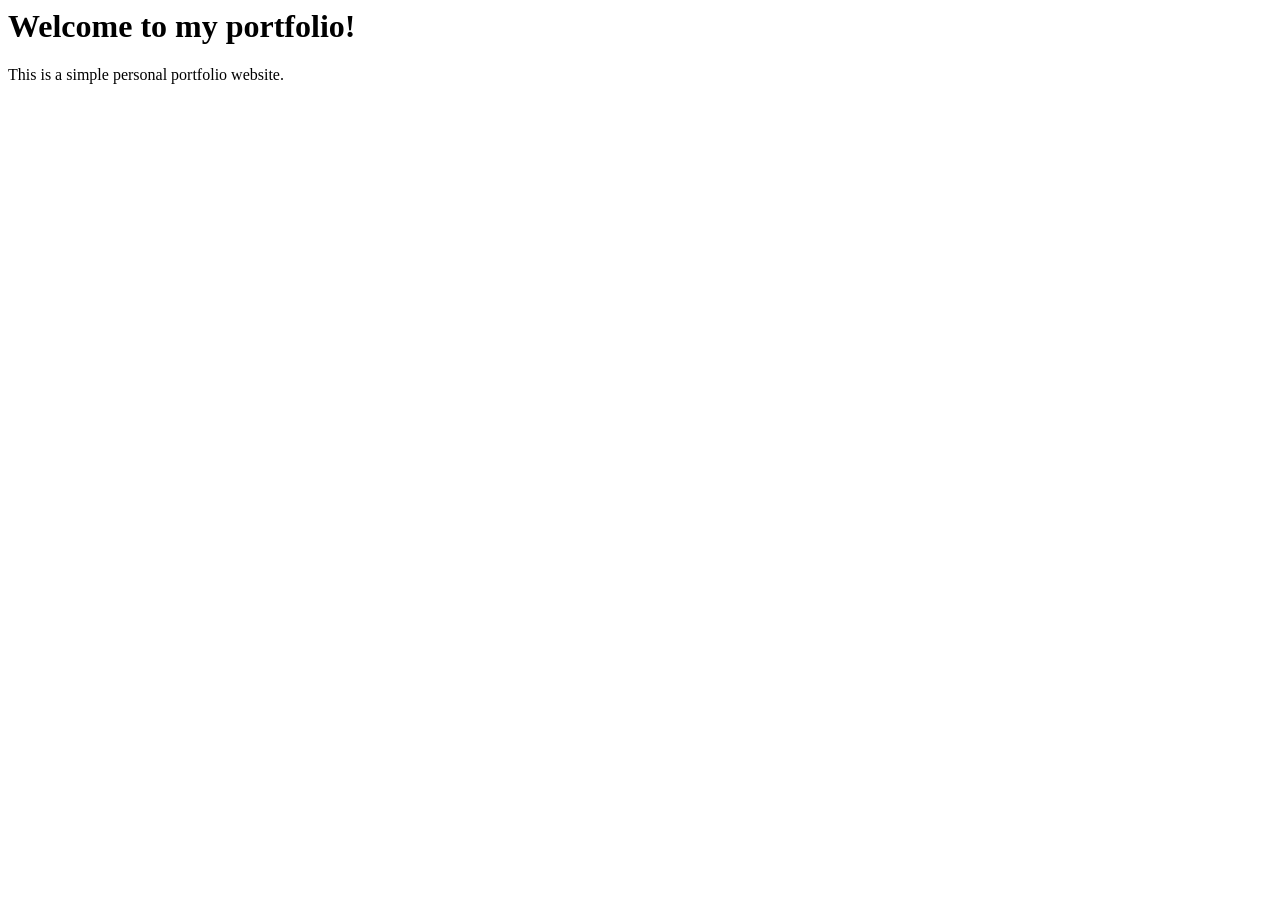
==== index.html @ 5a09b600 "Create index.html" ====
<html>
    <head>
        <title>My personal portfolio</title>
    </head>
    <body>
        <h1>Welcome to my portfolio!</h1>
        <p>This is a simple personal portfolio website.</p>
    </body>
</html>
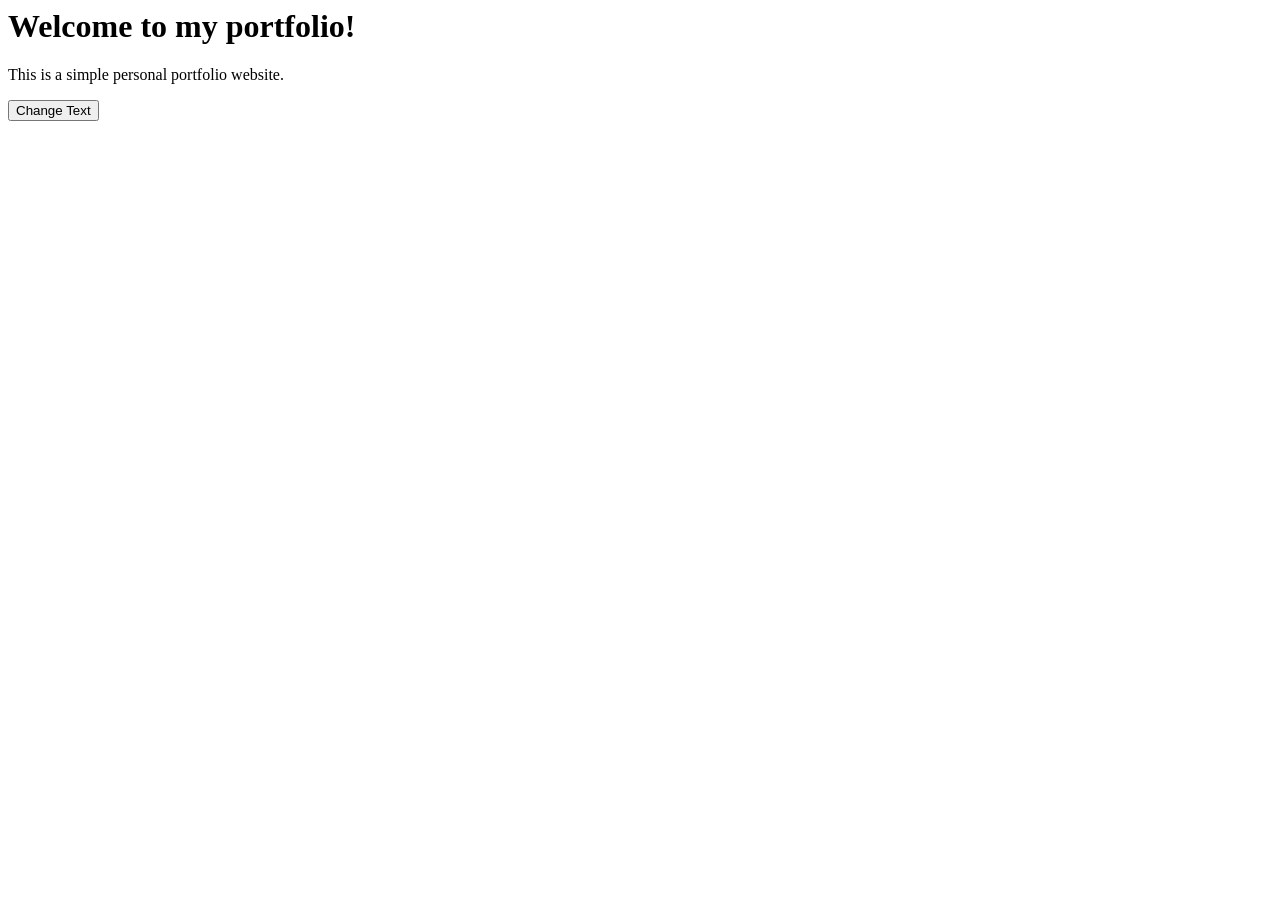
==== commit cc262a06: "Create structure for changeable text" ====
--- a/index.html
+++ b/index.html
@@ -4,6 +4,9 @@
     </head>
     <body>
         <h1>Welcome to my portfolio!</h1>
-        <p>This is a simple personal portfolio website.</p>
+        <p id="changeable">This is a simple personal portfolio website.</p>
+        <div>
+            <button id="changeButton">Change Text</button>
+        </div>
     </body>
 </html>
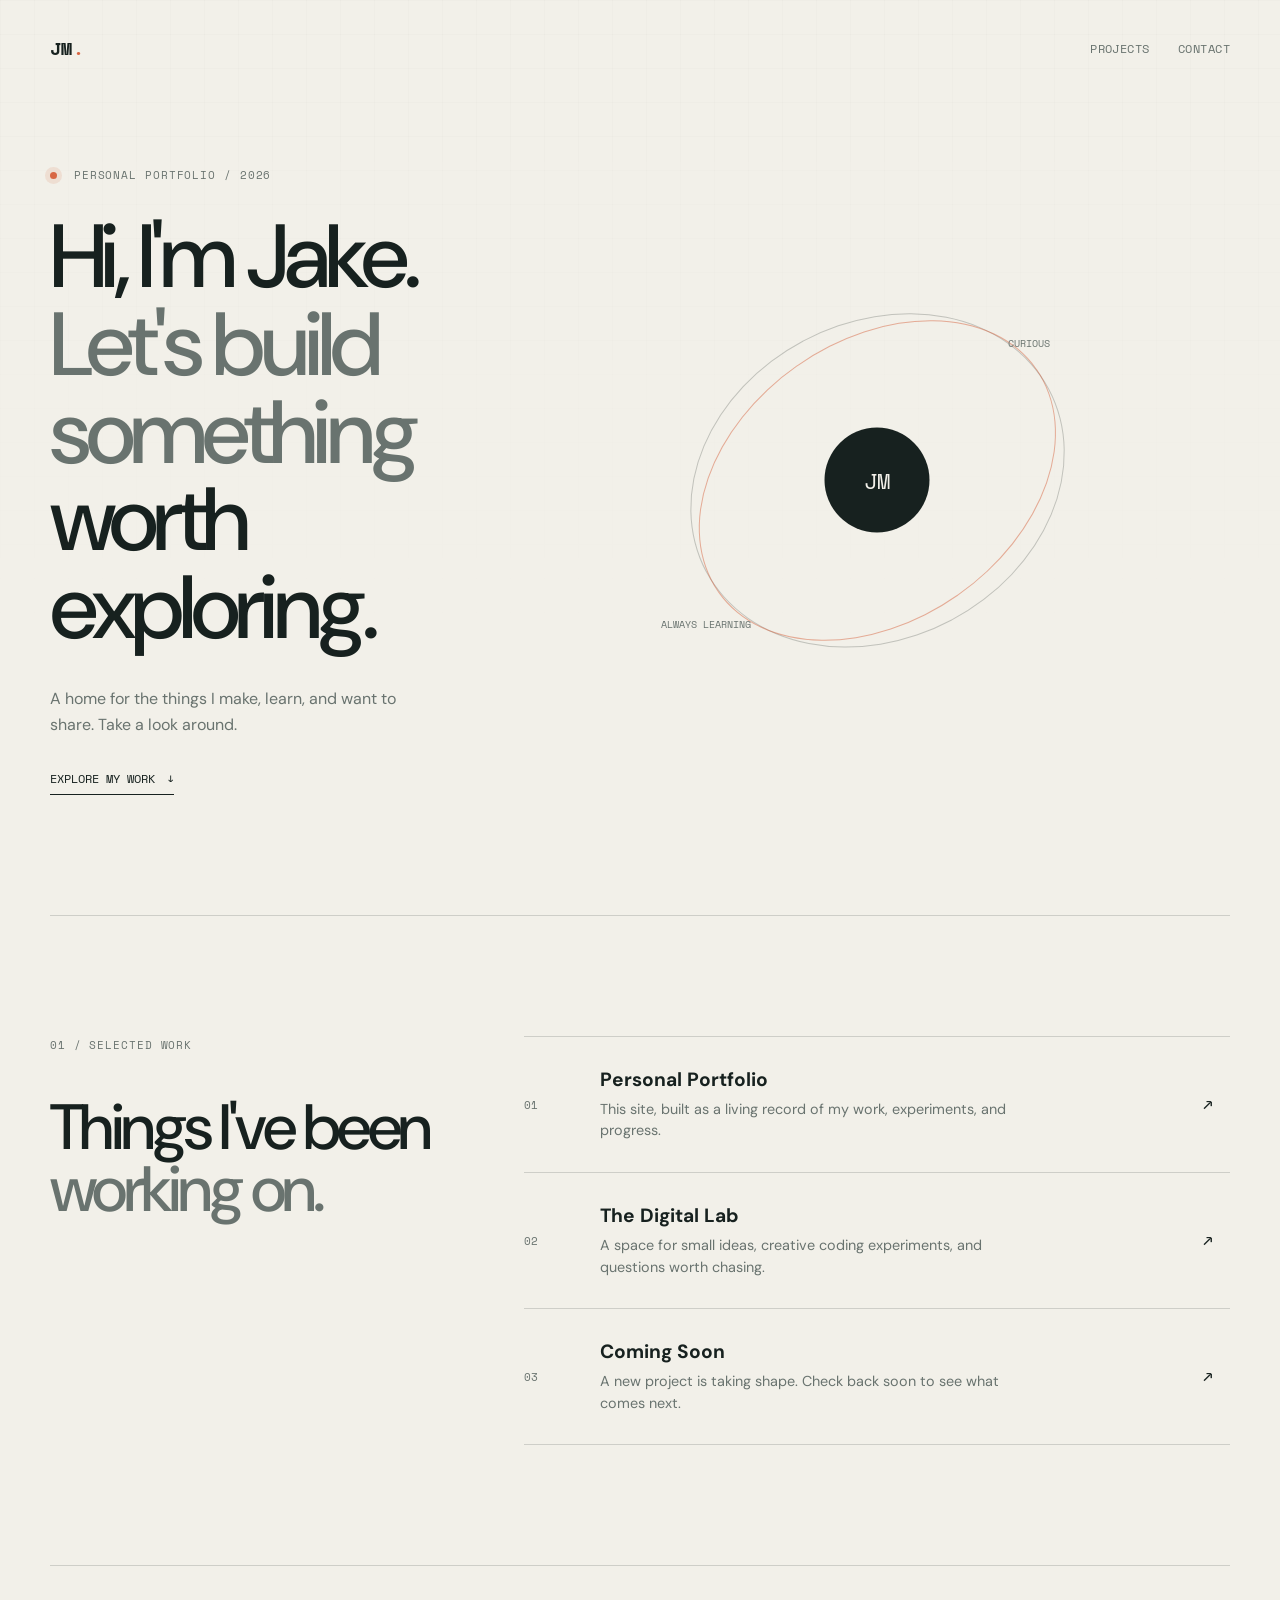
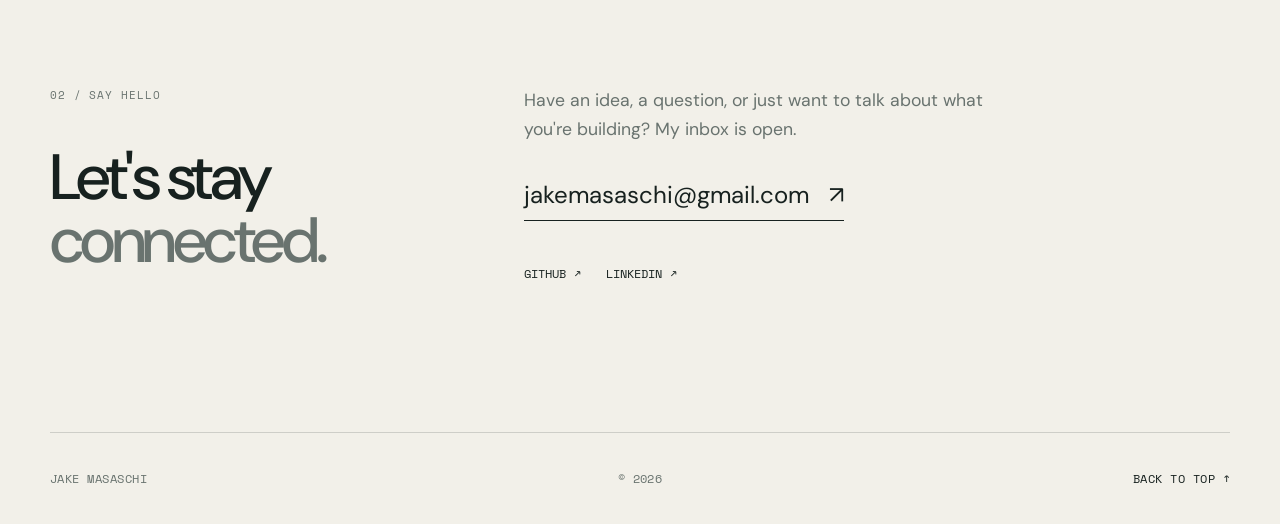
==== commit c4f25f4a: "created the landing page for website and others - Created landing page for site - Added pages for my" ====
--- a/index.html
+++ b/index.html
@@ -1,12 +1,98 @@
-<html>
-    <head>
-        <title>My personal portfolio</title>
-    </head>
-    <body>
-        <h1>Welcome to my portfolio!</h1>
-        <p id="changeable">This is a simple personal portfolio website.</p>
-        <div>
-            <button id="changeButton">Change Text</button>
-        </div>
-    </body>
-</html>+<!doctype html>
+<html lang="en">
+<head>
+	<meta charset="UTF-8">
+	<meta name="viewport" content="width=device-width, initial-scale=1.0">
+	<meta name="description" content="Jake Masaschi's personal portfolio and selected projects.">
+	<title>Jake Masaschi | Portfolio</title>
+	<link rel="preconnect" href="https://fonts.googleapis.com">
+	<link rel="preconnect" href="https://fonts.gstatic.com" crossorigin>
+	<link href="https://fonts.googleapis.com/css2?family=DM+Sans:wght@400;500;700&family=Space+Mono:wght@400;700&display=swap" rel="stylesheet">
+	<link rel="stylesheet" href="stylefun.css">
+	<script src="scriptfun.js" defer></script>
+</head>
+<body>
+	<div class="site-shell">
+		<header class="site-header">
+			<a class="wordmark" href="#top" aria-label="Jake Masaschi home">JM<span class="accent">.</span></a>
+			<nav aria-label="Primary navigation">
+				<a href="#projects">Projects</a>
+				<a href="#contact">Contact</a>
+			</nav>
+		</header>
+
+		<main id="top">
+			<section class="hero section-grid" aria-labelledby="hero-title">
+				<div class="hero-copy reveal">
+					<p class="eyebrow"><span class="status-dot"></span> Personal portfolio / 2026</p>
+					<h1 id="hero-title">Hi, I'm Jake.<br><span class="muted-text">Let's build something</span><br>worth exploring.</h1>
+					<p class="hero-intro">A home for the things I make, learn, and want to share. Take a look around.</p>
+					<a class="text-link" href="#projects">Explore my work <span aria-hidden="true">&#8595;</span></a>
+				</div>
+				<div class="hero-orbit" aria-hidden="true">
+					<div class="orbit orbit-one"></div>
+					<div class="orbit orbit-two"></div>
+					<div class="orbit-core">JM</div>
+					<span class="orbit-label label-one">curious</span>
+					<span class="orbit-label label-two">always learning</span>
+				</div>
+			</section>
+
+			<section class="projects section-grid" id="projects" aria-labelledby="projects-title">
+				<div class="section-heading reveal">
+					<p class="eyebrow">01 / Selected work</p>
+					<h2 id="projects-title">Things I've been<br><span class="muted-text">working on.</span></h2>
+				</div>
+				<div class="project-list">
+					<a class="project-card reveal" href="project-portfolio.html">
+						<span class="project-number">01</span>
+						<span class="project-content">
+							<span class="project-title">Personal Portfolio</span>
+							<span class="project-description">This site, built as a living record of my work, experiments, and progress.</span>
+						</span>
+						<span class="project-arrow" aria-hidden="true">&#8599;</span>
+					</a>
+					<a class="project-card reveal" href="project-lab.html">
+						<span class="project-number">02</span>
+						<span class="project-content">
+							<span class="project-title">The Digital Lab</span>
+							<span class="project-description">A space for small ideas, creative coding experiments, and questions worth chasing.</span>
+						</span>
+						<span class="project-arrow" aria-hidden="true">&#8599;</span>
+					</a>
+					<a class="project-card reveal" href="project-coming-soon.html">
+						<span class="project-number">03</span>
+						<span class="project-content">
+							<span class="project-title">Coming Soon</span>
+							<span class="project-description">A new project is taking shape. Check back soon to see what comes next.</span>
+						</span>
+						<span class="project-arrow" aria-hidden="true">&#8599;</span>
+					</a>
+				</div>
+			</section>
+
+			<section class="contact section-grid" id="contact" aria-labelledby="contact-title">
+				<div class="section-heading reveal">
+					<p class="eyebrow">02 / Say hello</p>
+					<h2 id="contact-title">Let's stay<br><span class="muted-text">connected.</span></h2>
+				</div>
+				<div class="contact-details reveal">
+					<p>Have an idea, a question, or just want to talk about what you're building? My inbox is open.</p>
+					<a class="email-link" href="mailto:jakemasaschi@gmail.com">jakemasaschi@gmail.com <span aria-hidden="true">&#8599;</span></a>
+					<div class="social-links">
+						<!-- Replace the placeholder URLs with your profiles. -->
+						<a href="https://github.com/yourusername" target="_blank" rel="noreferrer">GitHub <span aria-hidden="true">&#8599;</span></a>
+						<a href="https://www.linkedin.com/in/yourusername" target="_blank" rel="noreferrer">LinkedIn <span aria-hidden="true">&#8599;</span></a>
+					</div>
+				</div>
+			</section>
+		</main>
+
+		<footer class="site-footer">
+			<span>Jake Masaschi</span>
+			<span>&copy; 2026</span>
+			<a href="#top">Back to top <span aria-hidden="true">&#8593;</span></a>
+		</footer>
+	</div>
+</body>
+</html>
--- a/stylefun.css
+++ b/stylefun.css
@@ -0,0 +1,129 @@
+:root {
+    --ink: #17211f;
+    --paper: #f2f0e9;
+    --soft: #d8ded8;
+    --muted: #69736f;
+    --line: rgba(23, 33, 31, 0.16);
+    --accent: #d86643;
+    --display: "DM Sans", sans-serif;
+    --mono: "Space Mono", monospace;
+}
+
+* { box-sizing: border-box; }
+
+html { scroll-behavior: smooth; }
+
+body {
+    margin: 0;
+    color: var(--ink);
+    background: var(--paper);
+    font-family: var(--display);
+}
+
+body::before {
+    position: fixed;
+    inset: 0;
+    z-index: -1;
+    pointer-events: none;
+    content: "";
+    opacity: 0.34;
+    background-image: linear-gradient(rgba(23, 33, 31, 0.045) 1px, transparent 1px), linear-gradient(90deg, rgba(23, 33, 31, 0.045) 1px, transparent 1px);
+    background-size: 34px 34px;
+    mask-image: linear-gradient(to bottom, black, transparent 80%);
+}
+
+a { color: inherit; text-decoration: none; }
+
+.site-shell { width: min(1180px, calc(100% - 56px)); margin: 0 auto; }
+
+.site-header, .site-footer {
+    display: flex;
+    align-items: center;
+    justify-content: space-between;
+    font-family: var(--mono);
+    font-size: 0.72rem;
+    letter-spacing: 0.04em;
+    text-transform: uppercase;
+}
+
+.site-header { min-height: 96px; }
+.site-header nav { display: flex; gap: 28px; color: var(--muted); }
+.site-header nav a:hover, .site-footer a:hover, .social-links a:hover { color: var(--accent); }
+.wordmark { font-size: 1.15rem; font-weight: 700; }
+.accent { color: var(--accent); }
+
+.section-grid { display: grid; grid-template-columns: minmax(190px, 0.7fr) 1.3fr; gap: 8%; }
+.hero { min-height: 650px; align-items: center; padding: 70px 0 120px; }
+.hero-copy { max-width: 650px; }
+.eyebrow { margin: 0 0 30px; color: var(--muted); font-family: var(--mono); font-size: 0.7rem; letter-spacing: 0.08em; text-transform: uppercase; }
+.status-dot { display: inline-block; width: 7px; height: 7px; margin-right: 9px; border-radius: 50%; background: var(--accent); box-shadow: 0 0 0 5px rgba(216, 102, 67, 0.13); }
+h1, h2 { margin: 0; font-weight: 500; letter-spacing: -0.055em; line-height: 0.98; }
+h1 { font-size: clamp(3.2rem, 7vw, 6.6rem); }
+h2 { font-size: clamp(2.7rem, 5vw, 5rem); }
+.muted-text { color: var(--muted); }
+.hero-intro { max-width: 370px; margin: 34px 0 28px; color: var(--muted); font-size: 1rem; line-height: 1.65; }
+.text-link { display: inline-flex; gap: 12px; align-items: center; border-bottom: 1px solid var(--ink); padding-bottom: 7px; font-family: var(--mono); font-size: 0.74rem; text-transform: uppercase; }
+.text-link:hover { color: var(--accent); border-color: var(--accent); }
+
+.hero-orbit { position: relative; width: min(32vw, 360px); aspect-ratio: 1; margin: auto; }
+.orbit { position: absolute; border: 1px solid rgba(23, 33, 31, 0.22); border-radius: 50%; transform: rotate(-28deg); }
+.orbit-one { inset: 6% -4%; }
+.orbit-two { inset: -4% 11%; transform: rotate(55deg); border-color: rgba(216, 102, 67, 0.5); }
+.orbit-core { position: absolute; top: 50%; left: 50%; display: grid; width: 105px; height: 105px; place-items: center; border-radius: 50%; color: var(--paper); background: var(--ink); font-family: var(--mono); font-size: 1.35rem; transform: translate(-50%, -50%); }
+.orbit-label { position: absolute; color: var(--muted); font-family: var(--mono); font-size: 0.62rem; text-transform: uppercase; }
+.label-one { top: 10%; right: 2%; }
+.label-two { bottom: 8%; left: -10%; }
+
+.projects, .contact { padding: 120px 0; border-top: 1px solid var(--line); }
+.section-heading .eyebrow { margin-bottom: 44px; }
+.project-list { border-top: 1px solid var(--line); }
+.project-card { display: grid; grid-template-columns: 54px 1fr 28px; gap: 22px; align-items: center; padding: 30px 0; border-bottom: 1px solid var(--line); transition: padding 180ms ease, color 180ms ease; }
+.project-card:hover { padding-right: 12px; padding-left: 12px; color: var(--accent); }
+.project-number, .project-arrow { color: var(--muted); font-family: var(--mono); font-size: 0.7rem; }
+.project-content { display: grid; gap: 7px; }
+.project-title { font-size: 1.2rem; font-weight: 700; }
+.project-description { max-width: 440px; color: var(--muted); font-size: 0.9rem; line-height: 1.5; }
+.project-arrow { font-size: 1.2rem; color: var(--ink); }
+.contact { padding-bottom: 150px; }
+.contact-details { max-width: 500px; }
+.contact-details > p { margin: 0 0 36px; color: var(--muted); font-size: 1.1rem; line-height: 1.6; }
+.email-link { display: inline-flex; gap: 20px; align-items: center; padding-bottom: 10px; border-bottom: 1px solid var(--ink); font-size: clamp(1.1rem, 2vw, 1.5rem); }
+.email-link:hover { color: var(--accent); border-color: var(--accent); }
+.social-links { display: flex; gap: 25px; margin-top: 44px; font-family: var(--mono); font-size: 0.72rem; text-transform: uppercase; }
+.social-links a { display: inline-flex; gap: 8px; }
+.site-footer { min-height: 92px; border-top: 1px solid var(--line); color: var(--muted); }
+.site-footer a { color: var(--ink); }
+.back-link { color: var(--muted); font-family: var(--mono); font-size: 0.72rem; text-transform: uppercase; }
+.back-link:hover { color: var(--accent); }
+.project-detail { min-height: calc(100vh - 188px); padding: 150px 0 170px; }
+.project-detail h1 { max-width: 800px; font-size: clamp(3.5rem, 8vw, 7.5rem); }
+.detail-lead { max-width: 550px; margin: 35px 0 80px; color: var(--muted); font-size: clamp(1.15rem, 2vw, 1.45rem); line-height: 1.55; }
+.detail-rule { width: 100%; border-top: 1px solid var(--line); }
+.detail-copy { display: grid; grid-template-columns: repeat(2, minmax(0, 1fr)); gap: 8%; max-width: 800px; margin-top: 34px; color: var(--muted); line-height: 1.7; }
+.detail-copy p { margin: 0; }
+
+.reveal { opacity: 0; transform: translateY(18px); }
+.reveal.is-visible { animation: appear 800ms both; }
+.project-card:nth-child(2) { animation-delay: 100ms; }
+.project-card:nth-child(3) { animation-delay: 200ms; }
+@keyframes appear { from { opacity: 0; transform: translateY(18px); } to { opacity: 1; transform: translateY(0); } }
+
+@media (max-width: 700px) {
+    .site-shell { width: min(100% - 36px, 560px); }
+    .site-header { min-height: 76px; }
+    .hero { display: block; min-height: 0; padding: 74px 0 105px; }
+    .hero-orbit { width: min(68vw, 300px); margin: 90px auto 0; }
+    .section-grid { display: block; }
+    .projects, .contact { padding: 88px 0; }
+    .section-heading { margin-bottom: 60px; }
+    .section-heading .eyebrow { margin-bottom: 28px; }
+    .project-card { grid-template-columns: 36px 1fr 20px; gap: 12px; padding: 24px 0; }
+    .project-title { font-size: 1rem; }
+    .project-description { font-size: 0.82rem; }
+    .contact { padding-bottom: 100px; }
+    .project-detail { min-height: calc(100vh - 152px); padding: 100px 0 110px; }
+    .detail-lead { margin: 28px 0 55px; }
+    .detail-copy { display: block; }
+    .detail-copy p + p { margin-top: 24px; }
+    .site-footer { align-items: flex-start; flex-wrap: wrap; gap: 16px; padding: 24px 0; }
+}
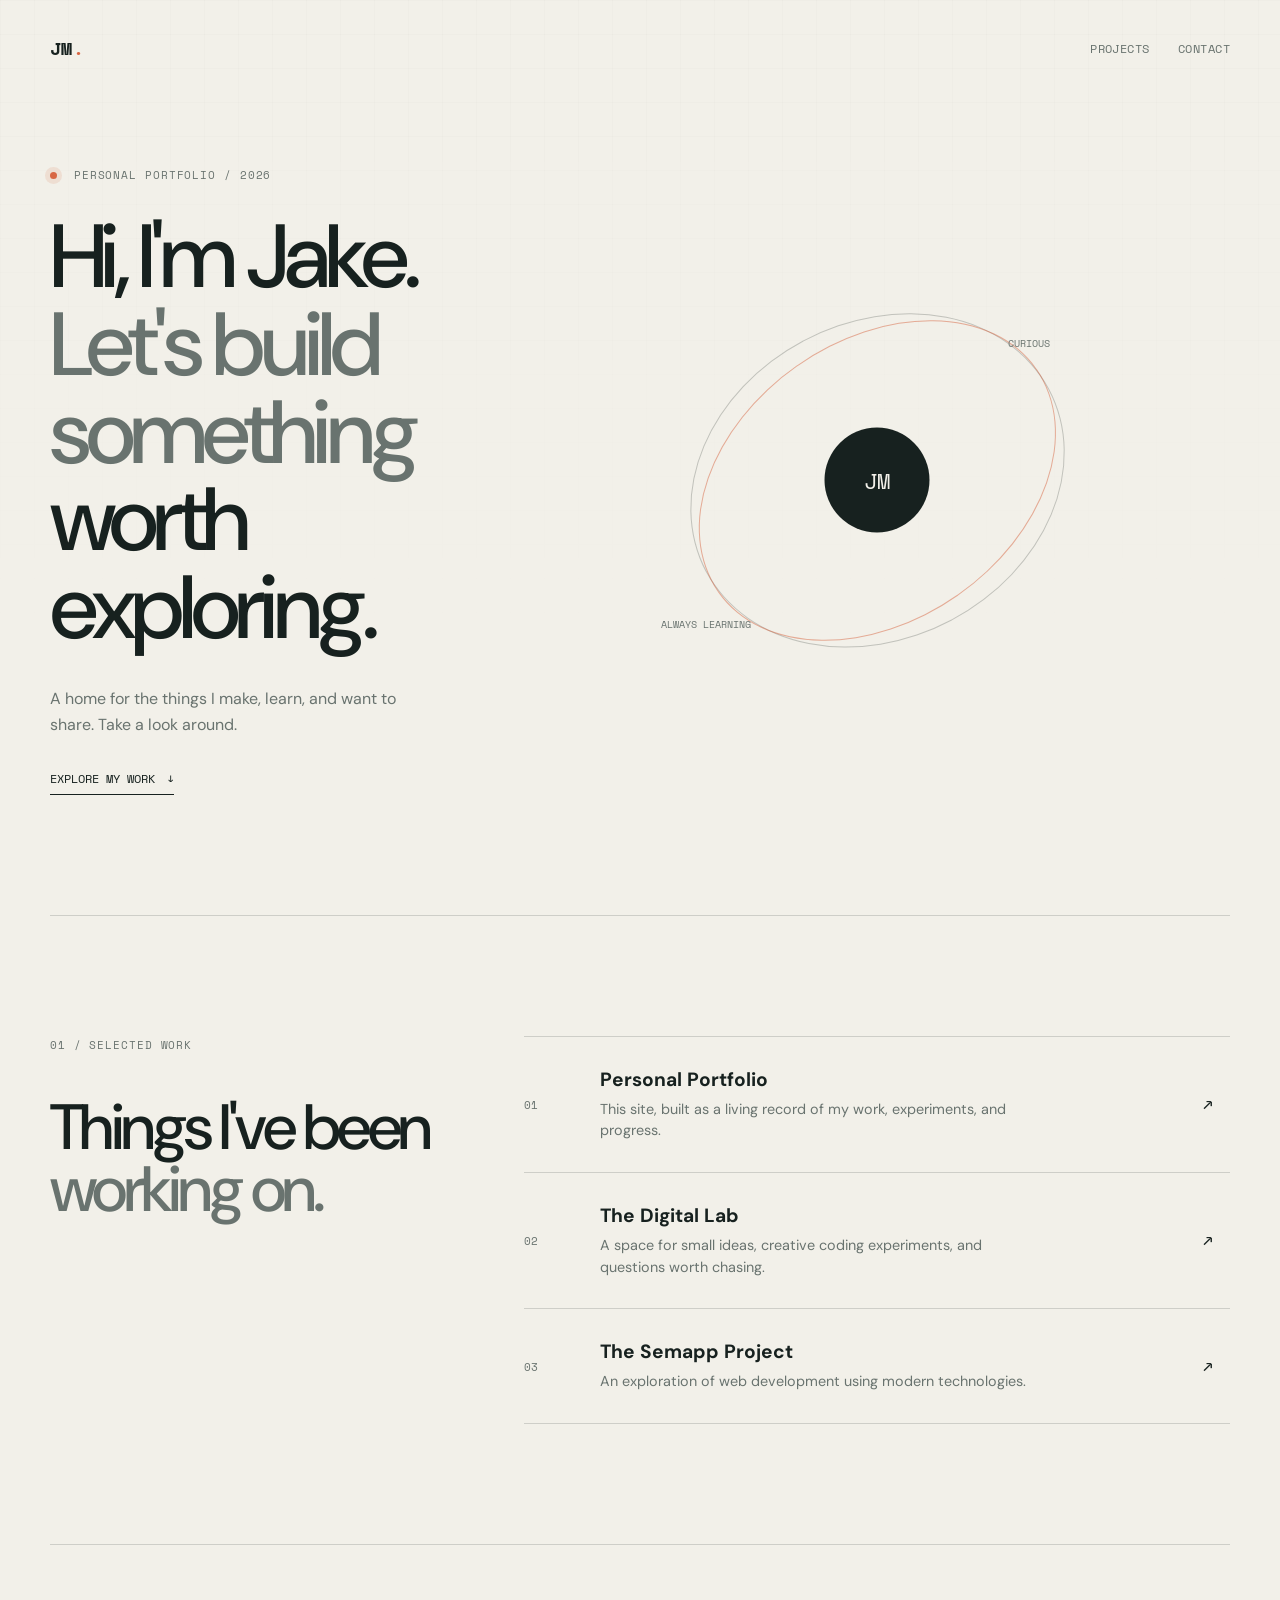
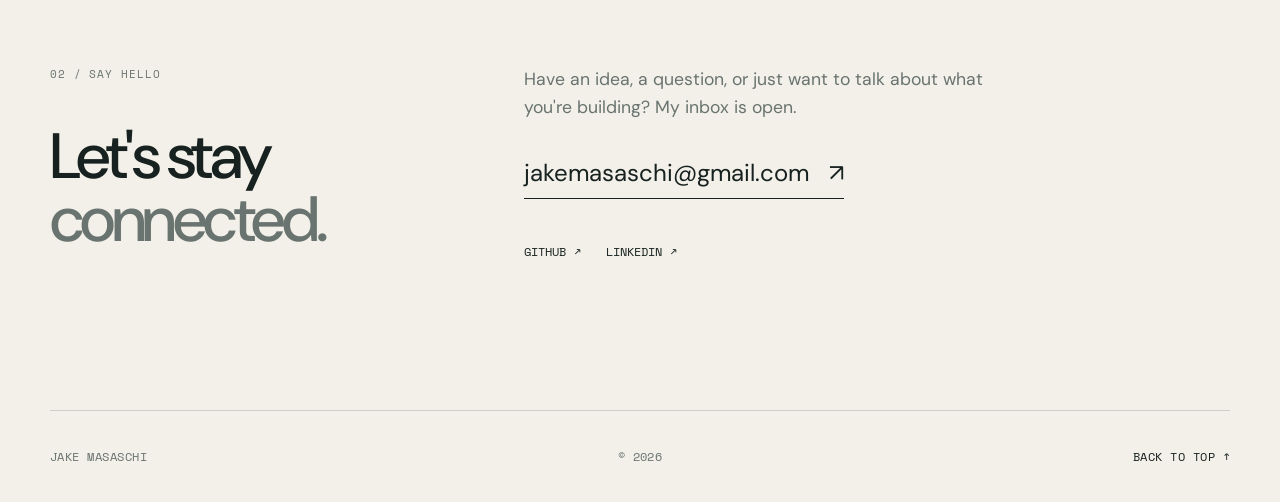
==== commit fd913166: "Making semapp page" ====
--- a/index.html
+++ b/index.html
@@ -60,11 +60,11 @@
 						</span>
 						<span class="project-arrow" aria-hidden="true">&#8599;</span>
 					</a>
-					<a class="project-card reveal" href="project-coming-soon.html">
+					<a class="project-card reveal" href="project-semapp.html">
 						<span class="project-number">03</span>
 						<span class="project-content">
-							<span class="project-title">Coming Soon</span>
-							<span class="project-description">A new project is taking shape. Check back soon to see what comes next.</span>
+							<span class="project-title">The Semapp Project</span>
+							<span class="project-description">An exploration of web development using modern technologies.</span>
 						</span>
 						<span class="project-arrow" aria-hidden="true">&#8599;</span>
 					</a>
@@ -81,8 +81,8 @@
 					<a class="email-link" href="mailto:jakemasaschi@gmail.com">jakemasaschi@gmail.com <span aria-hidden="true">&#8599;</span></a>
 					<div class="social-links">
 						<!-- Replace the placeholder URLs with your profiles. -->
-						<a href="https://github.com/yourusername" target="_blank" rel="noreferrer">GitHub <span aria-hidden="true">&#8599;</span></a>
-						<a href="https://www.linkedin.com/in/yourusername" target="_blank" rel="noreferrer">LinkedIn <span aria-hidden="true">&#8599;</span></a>
+						<a href="https://github.com/jmasaschi" target="_blank" rel="noreferrer">GitHub <span aria-hidden="true">&#8599;</span></a>
+						<a href="https://www.linkedin.com/in/jake-masaschi-57b893345" target="_blank" rel="noreferrer">LinkedIn <span aria-hidden="true">&#8599;</span></a>
 					</div>
 				</div>
 			</section>
